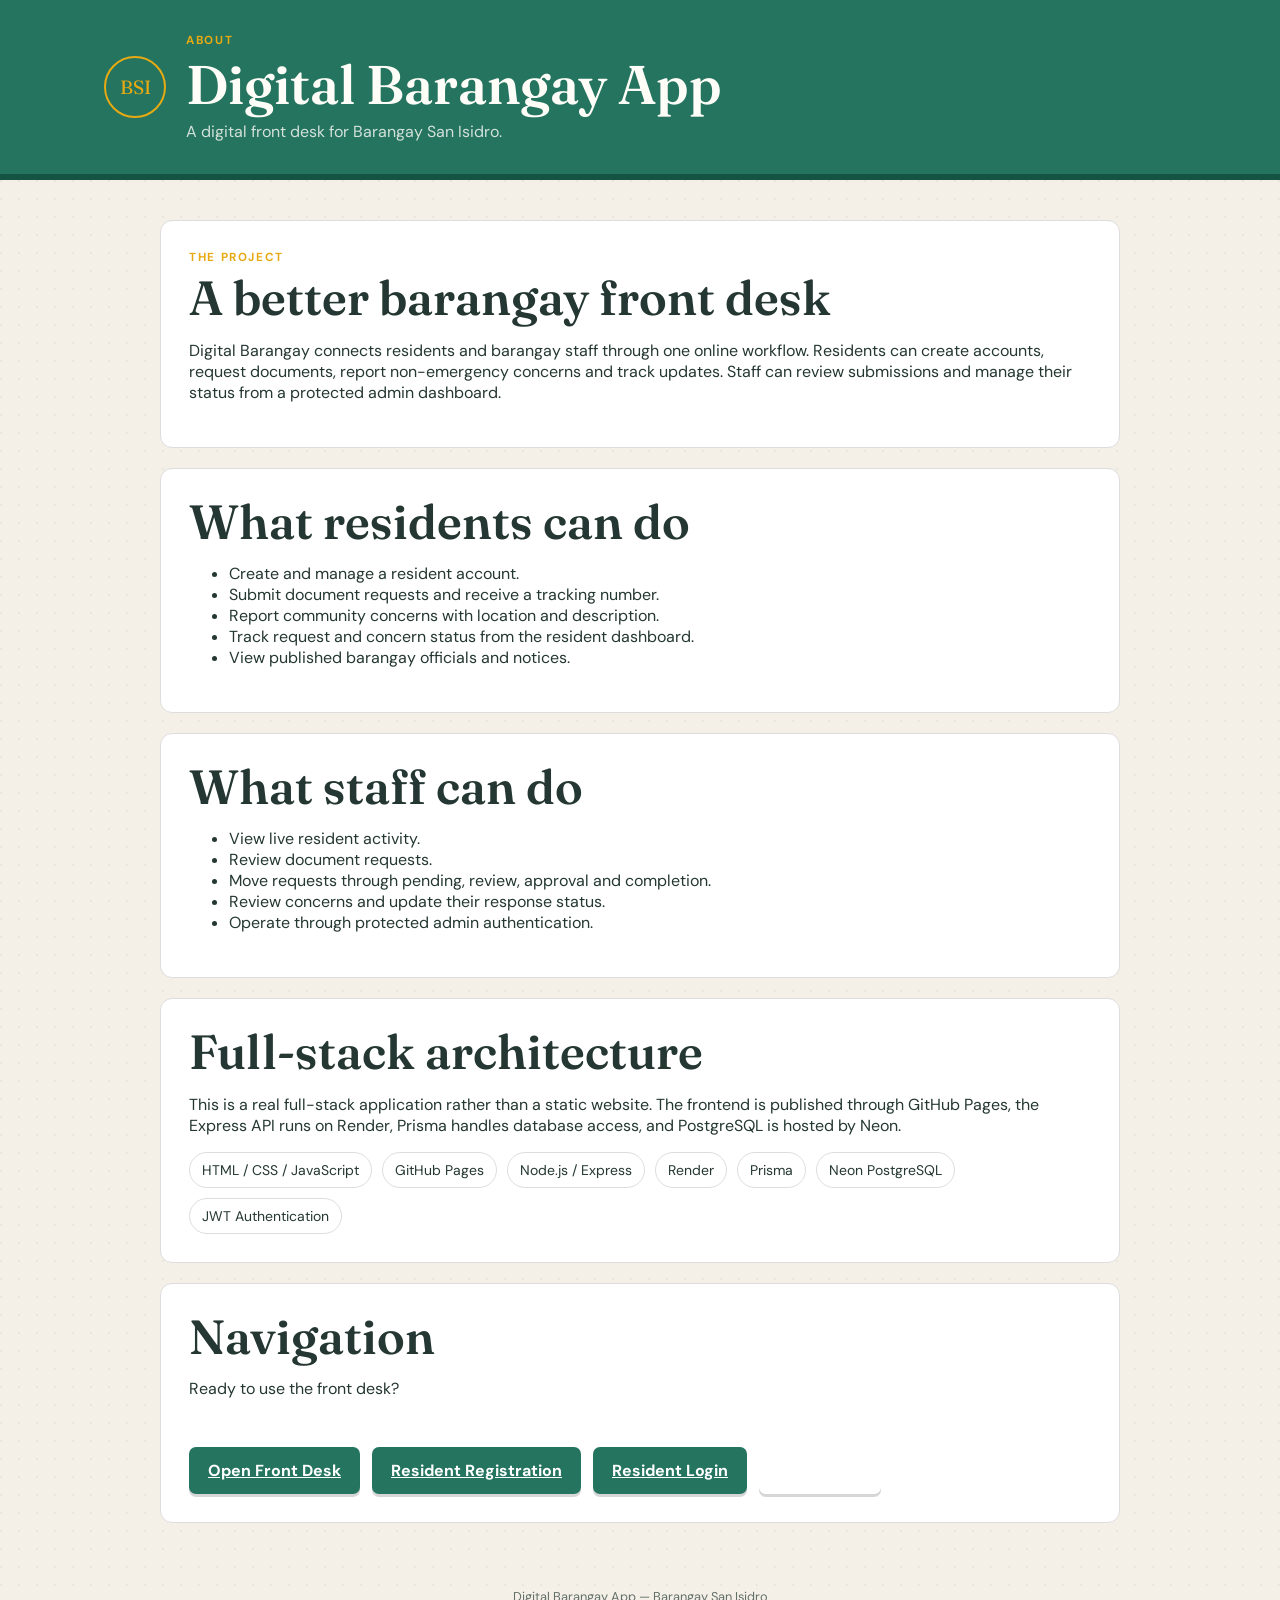
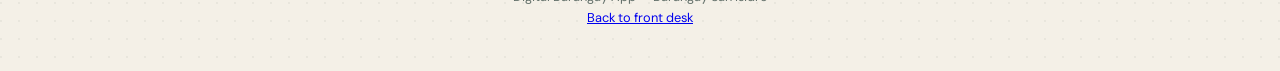
==== about.html @ 2dd21b71 "fix: add working about page" ====
<!DOCTYPE html>
<html lang="en">
<head>
<meta charset="UTF-8"><meta name="viewport" content="width=device-width, initial-scale=1.0">
<meta name="description" content="About the Digital Barangay App">
<title>About — Digital Barangay App</title>
<link rel="stylesheet" href="style.css">
<style>
.about-main{max-width:1000px;margin:40px auto;padding:0 20px}.about-card{background:#fff;border:1px solid #ddd;border-radius:12px;padding:28px;margin-bottom:20px}.about-card h2{margin-top:0}.stack{display:flex;flex-wrap:wrap;gap:10px}.stack span{padding:8px 12px;border:1px solid #ddd;border-radius:999px;font-size:14px}.about-actions{display:flex;gap:12px;flex-wrap:wrap;margin-top:24px}
</style>
</head>
<body>
<header class="hall-header"><div class="hall-header__inner"><div class="seal" aria-hidden="true">BSI</div><div><p class="eyebrow">About</p><h1>Digital Barangay App</h1><p class="tagline">A digital front desk for Barangay San Isidro.</p></div></div></header>
<main class="about-main">
<section class="about-card"><p class="eyebrow">The project</p><h2>A better barangay front desk</h2><p>Digital Barangay connects residents and barangay staff through one online workflow. Residents can create accounts, request documents, report non-emergency concerns and track updates. Staff can review submissions and manage their status from a protected admin dashboard.</p></section>
<section class="about-card"><h2>What residents can do</h2><ul><li>Create and manage a resident account.</li><li>Submit document requests and receive a tracking number.</li><li>Report community concerns with location and description.</li><li>Track request and concern status from the resident dashboard.</li><li>View published barangay officials and notices.</li></ul></section>
<section class="about-card"><h2>What staff can do</h2><ul><li>View live resident activity.</li><li>Review document requests.</li><li>Move requests through pending, review, approval and completion.</li><li>Review concerns and update their response status.</li><li>Operate through protected admin authentication.</li></ul></section>
<section class="about-card"><h2>Full-stack architecture</h2><p>This is a real full-stack application rather than a static website. The frontend is published through GitHub Pages, the Express API runs on Render, Prisma handles database access, and PostgreSQL is hosted by Neon.</p><div class="stack"><span>HTML / CSS / JavaScript</span><span>GitHub Pages</span><span>Node.js / Express</span><span>Render</span><span>Prisma</span><span>Neon PostgreSQL</span><span>JWT Authentication</span></div></section>
<section class="about-card"><h2>Navigation</h2><p>Ready to use the front desk?</p><div class="about-actions"><a class="btn btn--green" href="index.html">Open Front Desk</a><a class="btn btn--green" href="member-register.html">Resident Registration</a><a class="btn btn--green" href="member-login.html">Resident Login</a><a class="btn btn--ghost" href="admin-login.html">Staff Login</a></div></section>
</main>
<footer class="hall-footer"><p>Digital Barangay App — Barangay San Isidro</p><span><a href="index.html">Back to front desk</a></span></footer>
</body></html>
---- style.css ----
@import url('https://fonts.googleapis.com/css2?family=DM+Sans:wght@400;500;600;700&family=Fraunces:opsz,wght@9..144,500;9..144,600&family=IBM+Plex+Mono:wght@500;600&display=swap');

:root {
  --paper: #f4f0e7;
  --paper-dark: #e8e0ce;
  --ink: #243732;
  --ink-soft: #63706a;
  --green: #24745f;
  --green-dark: #155342;
  --orange: #dd6536;
  --gold: #e7aa12;
  --red: #b64638;
  --line: rgba(36, 55, 50, .16);
  --white: #fffdf8;
  --shadow: 0 8px 22px rgba(35, 55, 49, .08);
}

* { box-sizing: border-box; }

html { scroll-behavior: smooth; }

body {
  margin: 0;
  color: var(--ink);
  background: var(--paper);
  background-image: radial-gradient(circle at 1px 1px, rgba(36,55,50,.055) 1px, transparent 0);
  background-size: 18px 18px;
  font-family: "DM Sans", sans-serif;
}

button, input, select, textarea { font: inherit; }
button { cursor: pointer; }

h1, h2, h3 {
  margin: 0;
  font-family: "Fraunces", Georgia, serif;
  font-weight: 600;
  line-height: 1.05;
}

h1 { font-size: clamp(2.2rem, 5vw, 3.4rem); color: var(--white); }
h2 { margin-bottom: 12px; font-size: clamp(2rem, 4vw, 3rem); }
h3 { font-size: 1.32rem; }

.eyebrow {
  margin: 0 0 8px;
  color: var(--gold);
  font-size: .73rem;
  font-weight: 700;
  letter-spacing: .14em;
  text-transform: uppercase;
}

.hint {
  max-width: 55ch;
  margin: 0 0 20px;
  color: var(--ink-soft);
  font-size: .9rem;
  line-height: 1.55;
}

.hall-header {
  color: var(--white);
  background: var(--green);
  border-bottom: 6px solid var(--green-dark);
}

.hall-header__inner {
  display: flex;
  align-items: center;
  gap: 20px;
  max-width: 1120px;
  margin: 0 auto;
  padding: 32px 24px;
}

.seal {
  display: grid;
  flex: 0 0 62px;
  place-items: center;
  width: 62px;
  height: 62px;
  border: 2px solid var(--gold);
  border-radius: 50%;
  color: var(--gold);
  font-family: "Fraunces", serif;
  font-size: 1.2rem;
}

.tagline { margin: 8px 0 0; color: rgba(255,253,248,.8); }

.header-note {
  display: grid;
  gap: 5px;
  max-width: 215px;
  margin-left: auto;
  padding-left: 22px;
  border-left: 1px solid rgba(255,255,255,.25);
  color: rgba(255,253,248,.76);
  font-size: .8rem;
  line-height: 1.45;
}

.header-note strong { color: var(--gold); font-size: .7rem; letter-spacing: .12em; text-transform: uppercase; }

.tabs {
  display: flex;
  gap: 5px;
  max-width: 1120px;
  margin: 0 auto;
  padding: 18px 24px 0;
}

.tab {
  position: relative;
  top: 1px;
  padding: 14px 20px;
  border: 1px solid var(--line);
  border-bottom: 0;
  border-radius: 5px 5px 0 0;
  color: var(--ink-soft);
  background: rgba(232,224,206,.76);
  font-weight: 700;
  transition: .2s ease;
}

.tab:hover { color: var(--ink); background: var(--paper-dark); }
.tab--active { color: var(--ink); background: var(--white); box-shadow: 0 -2px 0 var(--gold); }
.tab:focus-visible, .btn:focus-visible, input:focus-visible, select:focus-visible, textarea:focus-visible { outline: 3px solid var(--gold); outline-offset: 2px; }

.desk { max-width: 1120px; margin: 0 auto; padding: 0 24px 70px; }

.panel {
  min-height: 620px;
  padding: 44px;
  border: 1px solid var(--line);
  border-radius: 0 5px 5px 5px;
  background: var(--white);
  box-shadow: var(--shadow);
}

.panel[hidden] { display: none; }
.section-intro { margin-bottom: 30px; }
.panel__grid { display: grid; grid-template-columns: minmax(0, 1fr) minmax(0, .9fr); gap: 34px; align-items: start; }

.counter-form {
  padding: 28px;
  border: 1px solid var(--line);
  border-radius: 12px;
  background: #fff;
}

.counter-form h3 { margin-bottom: 8px; }
.counter-form label { display: block; margin: 16px 0 7px; font-size: .83rem; font-weight: 700; }
.counter-form label span[aria-hidden] { color: var(--red); }

.counter-form input, .counter-form select, .counter-form textarea {
  width: 100%;
  padding: 12px 13px;
  border: 1px solid var(--line);
  border-radius: 7px;
  color: var(--ink);
  background: var(--paper);
}

.counter-form textarea { resize: vertical; }
.checkbox-label { display: flex !important; align-items: center; gap: 9px; font-weight: 500 !important; }
.checkbox-label input { width: auto; accent-color: var(--green); }

.btn {
  margin-top: 24px;
  padding: 13px 19px;
  border: 0;
  border-radius: 7px;
  color: white;
  font-weight: 700;
  box-shadow: 0 3px 0 rgba(0,0,0,.16);
  transition: transform .15s ease, filter .15s ease;
}

.btn:hover { filter: brightness(1.08); }
.btn:active { transform: translateY(2px); box-shadow: none; }
.btn--green { background: var(--green); }
.btn--red { background: var(--red); }

.stub-area { min-height: 330px; }
.stub-placeholder {
  display: grid;
  min-height: 330px;
  place-items: center;
  padding: 32px;
  border: 2px dashed rgba(36,55,50,.25);
  border-radius: 12px;
  color: var(--ink-soft);
  text-align: center;
}

.stub {
  padding: 24px;
  border-radius: 12px;
  color: var(--ink);
  background: var(--gold);
  animation: rise .3s ease both;
}

.stub__eyebrow { font-size: .7rem; font-weight: 700; letter-spacing: .13em; text-transform: uppercase; }
.stub__doc { margin: 6px 0 18px; font-family: "Fraunces", serif; font-size: 1.45rem; }
.stub__row { display: flex; justify-content: space-between; gap: 18px; padding: 8px 0; border-top: 1px solid rgba(36,55,50,.18); font-size: .84rem; }
.stub__tracking, .mini-stub__meta, .slip__meta { font-family: "IBM Plex Mono", monospace; }

.request-list, .reports-list { margin-top: 38px; }
.list-heading { display: flex; justify-content: space-between; align-items: end; }
.stub-stack, .slip-stack { display: grid; gap: 10px; margin-top: 15px; }
.mini-stub, .slip { display: flex; justify-content: space-between; align-items: center; gap: 18px; padding: 14px 16px; border: 1px solid var(--line); border-radius: 8px; background: var(--paper); }
.mini-stub__info, .slip__info { display: grid; gap: 4px; }
.mini-stub__doc, .slip__type { font-weight: 700; }
.mini-stub__meta, .slip__meta { color: var(--ink-soft); font-size: .73rem; }

.status-badge { padding: 7px 12px; border: 0; border-radius: 999px; color: white; font-size: .74rem; font-weight: 700; white-space: nowrap; }
.status-Pending, .status-Received { background: var(--orange); }
.status-Ready, .status-In-Progress { color: var(--ink); background: #e9be42; }
.status-Claimed, .status-Resolved { background: var(--green); }

.id-card-grid { display: grid; grid-template-columns: repeat(auto-fill, minmax(210px, 1fr)); gap: 14px; margin: 18px 0 42px; }
.id-card { padding: 18px; border: 1px solid var(--line); border-top: 5px solid var(--green); border-radius: 8px; background: linear-gradient(180deg, #fff, var(--paper)); }
.id-card__role { color: var(--green-dark); font-size: .7rem; font-weight: 700; letter-spacing: .08em; text-transform: uppercase; }
.id-card__name { margin: 7px 0; font-weight: 700; }
.id-card__contact { color: var(--ink-soft); font-family: "IBM Plex Mono", monospace; font-size: .78rem; }
.notices-heading { margin-top: 8px; }
.corkboard { display: grid; gap: 14px; margin-top: 16px; padding: 22px; border: 1px solid var(--line); border-radius: 8px; background: var(--paper-dark); }
.notice { padding: 16px 18px; border-radius: 4px; color: white; box-shadow: 2px 3px 0 rgba(0,0,0,.15); transform: rotate(-.5deg); }
.notice:nth-child(2n) { transform: rotate(.6deg); }
.notice--orange { background: var(--orange); }
.notice--green { background: var(--green); }
.notice--gold { color: var(--ink); background: var(--gold); }
.notice__title { margin-bottom: 5px; font-family: "Fraunces", serif; font-size: 1.1rem; }
.notice__body { font-size: .87rem; line-height: 1.45; }
.notice__date { display: block; margin-top: 10px; font-family: "IBM Plex Mono", monospace; font-size: .7rem; opacity: .82; }

.hall-footer { display: grid; gap: 4px; padding: 25px 24px 45px; color: var(--ink-soft); text-align: center; font-size: .8rem; }
.hall-footer p { margin: 0; }

@keyframes rise { from { opacity: 0; transform: translateY(8px); } to { opacity: 1; transform: translateY(0); } }

@media (max-width: 760px) {
  .hall-header__inner { align-items: flex-start; padding: 25px 18px; }
  .header-note { display: none; }
  .tabs { overflow-x: auto; padding: 12px 14px 0; }
  .tab { flex: 1 0 auto; padding: 12px 14px; font-size: .82rem; }
  .desk { padding: 0 14px 50px; }
  .panel { padding: 28px 18px; border-radius: 0 0 5px 5px; }
  .panel__grid { grid-template-columns: 1fr; gap: 22px; }
  .counter-form { padding: 21px; }
  .mini-stub, .slip { align-items: flex-start; }
}

@media (prefers-reduced-motion: reduce) {
  html { scroll-behavior: auto; }
  .stub { animation: none; }
}
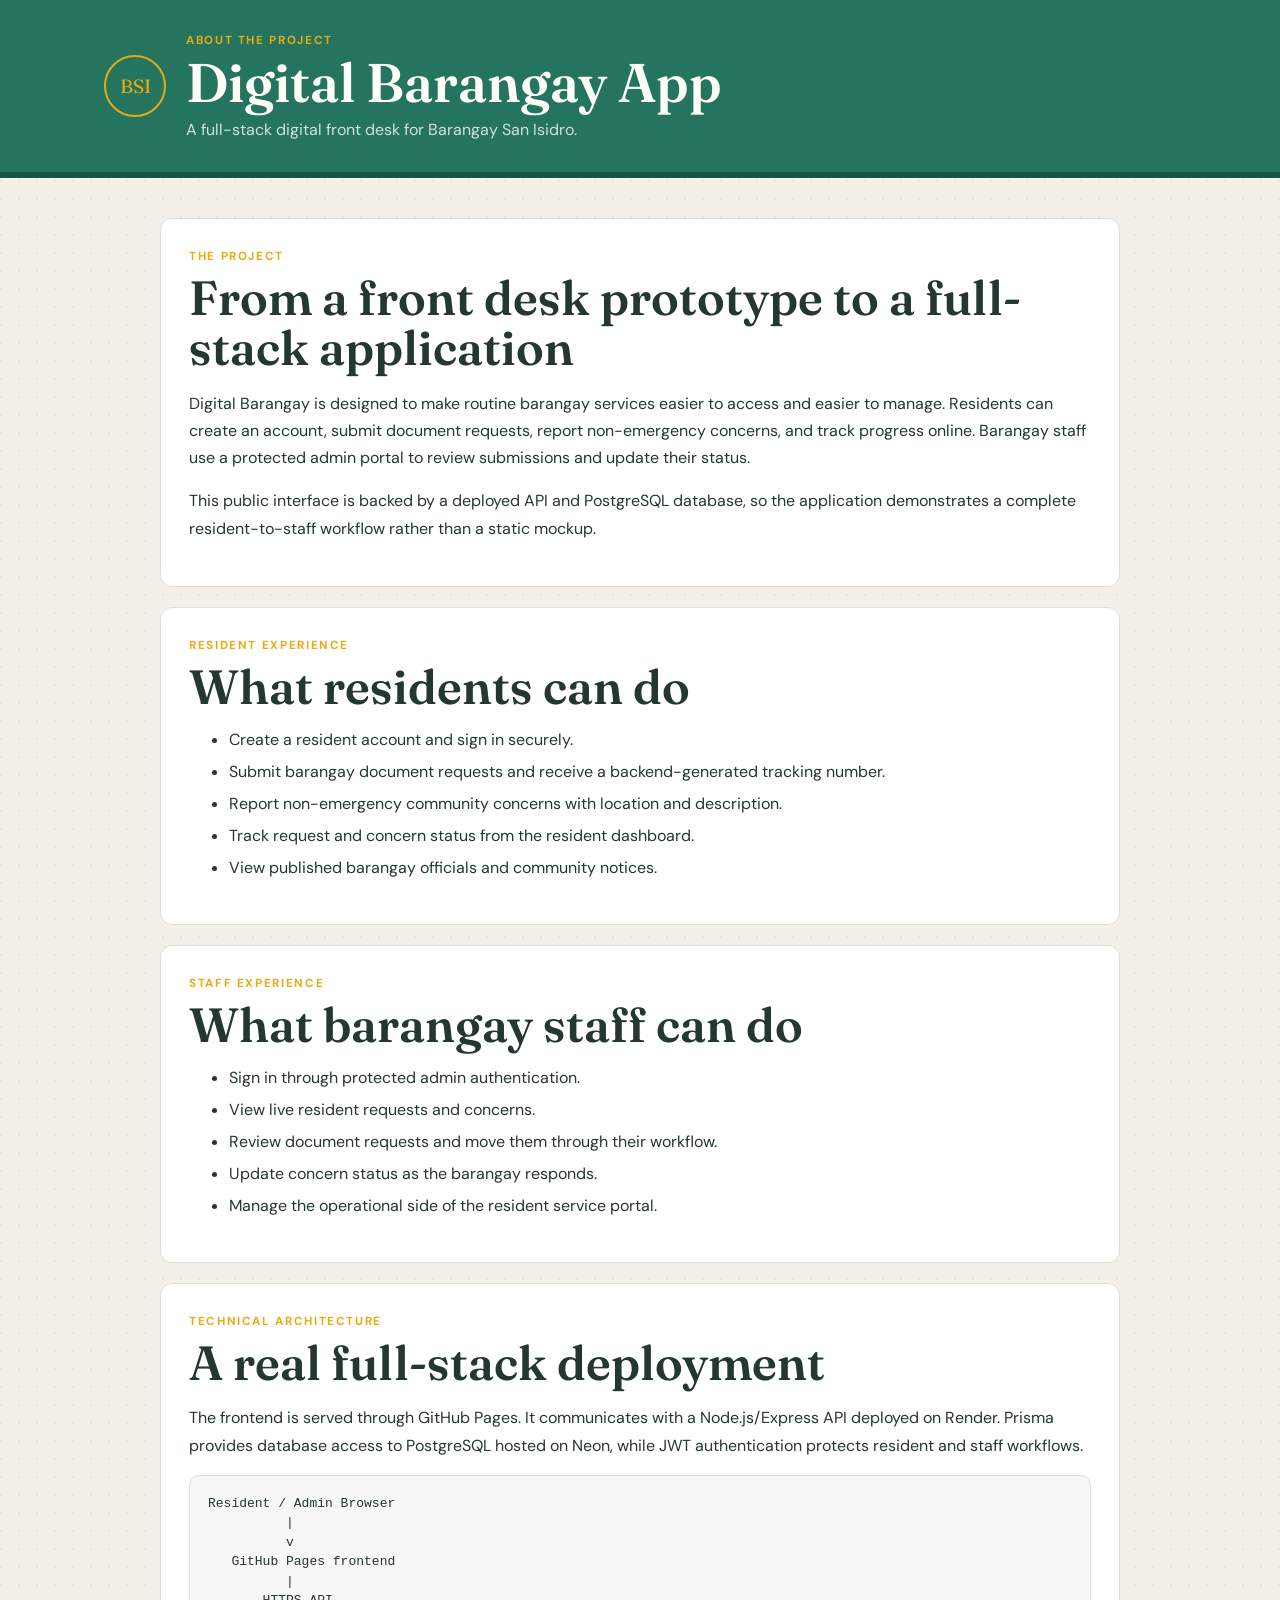
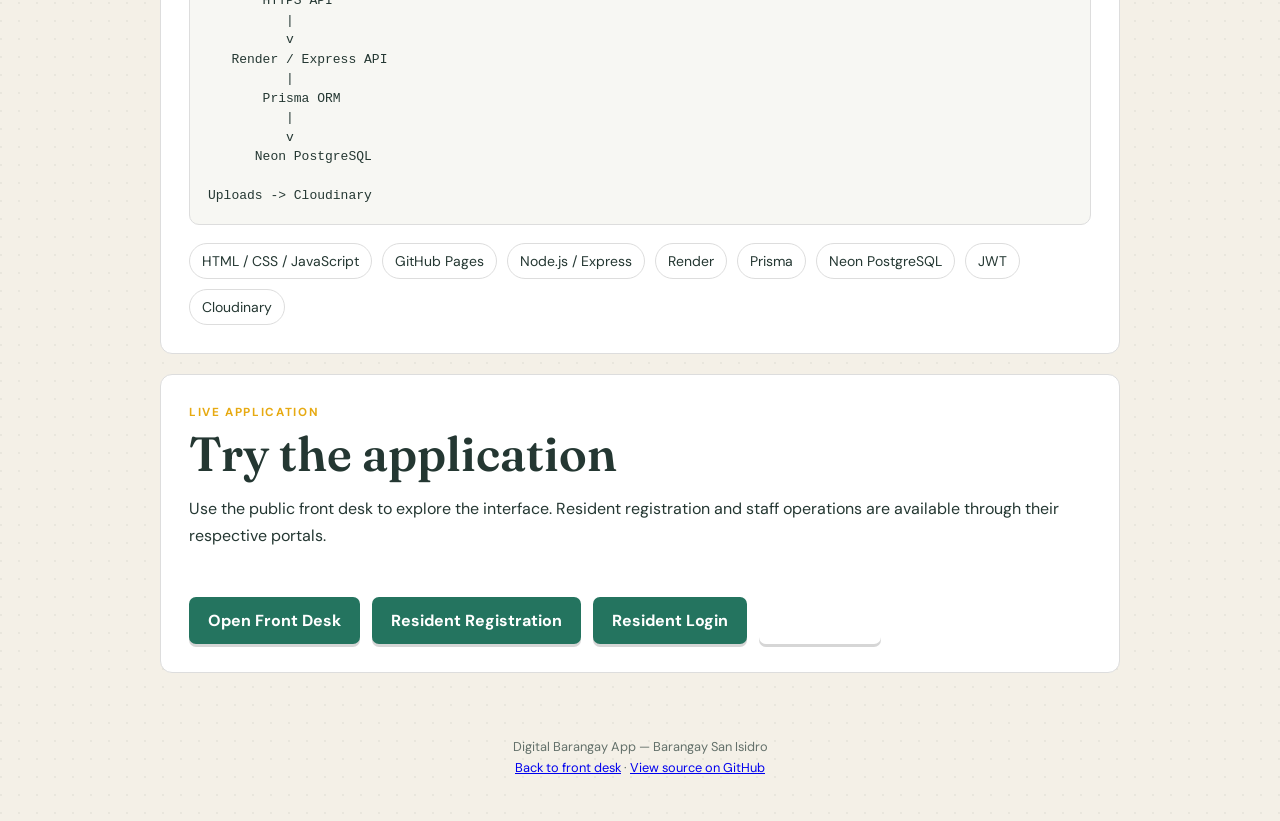
==== commit 92c4178a: "fix: polish about section and navigation" ====
--- a/about.html
+++ b/about.html
@@ -2,21 +2,36 @@
 <html lang="en">
 <head>
 <meta charset="UTF-8"><meta name="viewport" content="width=device-width, initial-scale=1.0">
-<meta name="description" content="About the Digital Barangay App">
+<meta name="description" content="About the Digital Barangay App — a full-stack resident and barangay staff portal">
 <title>About — Digital Barangay App</title>
 <link rel="stylesheet" href="style.css">
 <style>
-.about-main{max-width:1000px;margin:40px auto;padding:0 20px}.about-card{background:#fff;border:1px solid #ddd;border-radius:12px;padding:28px;margin-bottom:20px}.about-card h2{margin-top:0}.stack{display:flex;flex-wrap:wrap;gap:10px}.stack span{padding:8px 12px;border:1px solid #ddd;border-radius:999px;font-size:14px}.about-actions{display:flex;gap:12px;flex-wrap:wrap;margin-top:24px}
+.about-main{max-width:1000px;margin:40px auto;padding:0 20px}.about-card{background:#fff;border:1px solid #ddd;border-radius:12px;padding:28px;margin-bottom:20px}.about-card h2{margin-top:0}.about-card p{line-height:1.7}.about-card li{margin:8px 0;line-height:1.5}.stack{display:flex;flex-wrap:wrap;gap:10px;margin-top:18px}.stack span{padding:8px 12px;border:1px solid #ddd;border-radius:999px;font-size:14px}.about-actions{display:flex;gap:12px;flex-wrap:wrap;margin-top:24px}.about-actions a{text-decoration:none}.architecture{background:#f7f7f3;border:1px solid #ddd;border-radius:10px;padding:18px;overflow:auto;font-family:ui-monospace,SFMono-Regular,Consolas,monospace;font-size:13px;line-height:1.5}.eyebrow{margin-bottom:6px}
 </style>
 </head>
 <body>
-<header class="hall-header"><div class="hall-header__inner"><div class="seal" aria-hidden="true">BSI</div><div><p class="eyebrow">About</p><h1>Digital Barangay App</h1><p class="tagline">A digital front desk for Barangay San Isidro.</p></div></div></header>
+<header class="hall-header"><div class="hall-header__inner"><div class="seal" aria-hidden="true">BSI</div><div><p class="eyebrow">About the project</p><h1>Digital Barangay App</h1><p class="tagline">A full-stack digital front desk for Barangay San Isidro.</p></div></div></header>
 <main class="about-main">
-<section class="about-card"><p class="eyebrow">The project</p><h2>A better barangay front desk</h2><p>Digital Barangay connects residents and barangay staff through one online workflow. Residents can create accounts, request documents, report non-emergency concerns and track updates. Staff can review submissions and manage their status from a protected admin dashboard.</p></section>
-<section class="about-card"><h2>What residents can do</h2><ul><li>Create and manage a resident account.</li><li>Submit document requests and receive a tracking number.</li><li>Report community concerns with location and description.</li><li>Track request and concern status from the resident dashboard.</li><li>View published barangay officials and notices.</li></ul></section>
-<section class="about-card"><h2>What staff can do</h2><ul><li>View live resident activity.</li><li>Review document requests.</li><li>Move requests through pending, review, approval and completion.</li><li>Review concerns and update their response status.</li><li>Operate through protected admin authentication.</li></ul></section>
-<section class="about-card"><h2>Full-stack architecture</h2><p>This is a real full-stack application rather than a static website. The frontend is published through GitHub Pages, the Express API runs on Render, Prisma handles database access, and PostgreSQL is hosted by Neon.</p><div class="stack"><span>HTML / CSS / JavaScript</span><span>GitHub Pages</span><span>Node.js / Express</span><span>Render</span><span>Prisma</span><span>Neon PostgreSQL</span><span>JWT Authentication</span></div></section>
-<section class="about-card"><h2>Navigation</h2><p>Ready to use the front desk?</p><div class="about-actions"><a class="btn btn--green" href="index.html">Open Front Desk</a><a class="btn btn--green" href="member-register.html">Resident Registration</a><a class="btn btn--green" href="member-login.html">Resident Login</a><a class="btn btn--ghost" href="admin-login.html">Staff Login</a></div></section>
+<section class="about-card"><p class="eyebrow">THE PROJECT</p><h2>From a front desk prototype to a full-stack application</h2><p>Digital Barangay is designed to make routine barangay services easier to access and easier to manage. Residents can create an account, submit document requests, report non-emergency concerns, and track progress online. Barangay staff use a protected admin portal to review submissions and update their status.</p><p>This public interface is backed by a deployed API and PostgreSQL database, so the application demonstrates a complete resident-to-staff workflow rather than a static mockup.</p></section>
+<section class="about-card"><p class="eyebrow">RESIDENT EXPERIENCE</p><h2>What residents can do</h2><ul><li>Create a resident account and sign in securely.</li><li>Submit barangay document requests and receive a backend-generated tracking number.</li><li>Report non-emergency community concerns with location and description.</li><li>Track request and concern status from the resident dashboard.</li><li>View published barangay officials and community notices.</li></ul></section>
+<section class="about-card"><p class="eyebrow">STAFF EXPERIENCE</p><h2>What barangay staff can do</h2><ul><li>Sign in through protected admin authentication.</li><li>View live resident requests and concerns.</li><li>Review document requests and move them through their workflow.</li><li>Update concern status as the barangay responds.</li><li>Manage the operational side of the resident service portal.</li></ul></section>
+<section class="about-card"><p class="eyebrow">TECHNICAL ARCHITECTURE</p><h2>A real full-stack deployment</h2><p>The frontend is served through GitHub Pages. It communicates with a Node.js/Express API deployed on Render. Prisma provides database access to PostgreSQL hosted on Neon, while JWT authentication protects resident and staff workflows.</p><pre class="architecture">Resident / Admin Browser
+          |
+          v
+   GitHub Pages frontend
+          |
+       HTTPS API
+          |
+          v
+   Render / Express API
+          |
+       Prisma ORM
+          |
+          v
+      Neon PostgreSQL
+
+Uploads -> Cloudinary</pre><div class="stack"><span>HTML / CSS / JavaScript</span><span>GitHub Pages</span><span>Node.js / Express</span><span>Render</span><span>Prisma</span><span>Neon PostgreSQL</span><span>JWT</span><span>Cloudinary</span></div></section>
+<section class="about-card"><p class="eyebrow">LIVE APPLICATION</p><h2>Try the application</h2><p>Use the public front desk to explore the interface. Resident registration and staff operations are available through their respective portals.</p><div class="about-actions"><a class="btn btn--green" href="index.html">Open Front Desk</a><a class="btn btn--green" href="member-register.html">Resident Registration</a><a class="btn btn--green" href="member-login.html">Resident Login</a><a class="btn btn--ghost" href="admin-login.html">Staff Login</a></div></section>
 </main>
-<footer class="hall-footer"><p>Digital Barangay App — Barangay San Isidro</p><span><a href="index.html">Back to front desk</a></span></footer>
+<footer class="hall-footer"><p>Digital Barangay App — Barangay San Isidro</p><span><a href="index.html">Back to front desk</a> · <a href="https://github.com/arjayb/Digital-Barangay-App">View source on GitHub</a></span></footer>
 </body></html>
